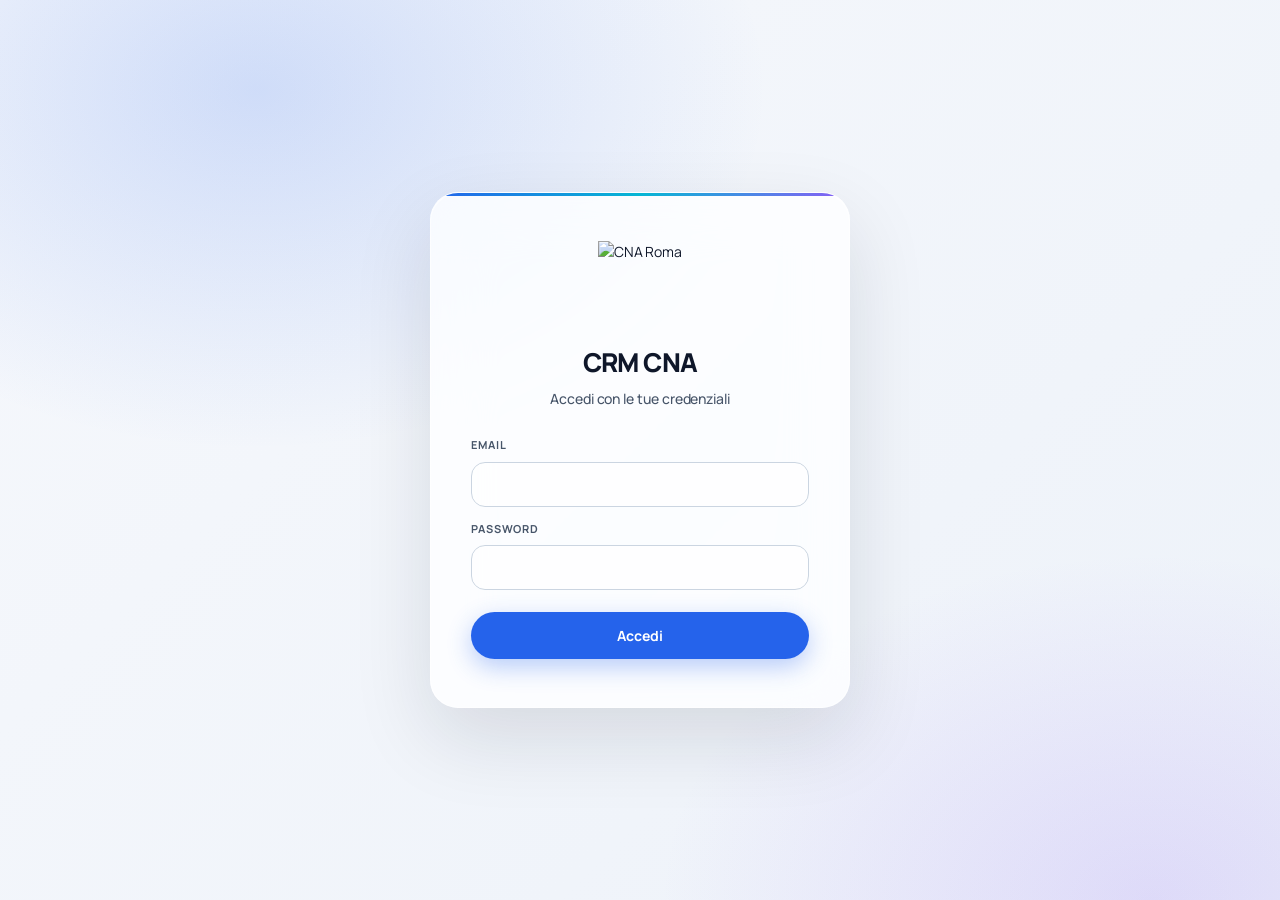
==== index.html @ 84bf9c97 "🚀 CRM CNA COMPLETO - Architettura corretta con tutte le funzionalità" ====
<!DOCTYPE html>
<html lang="it">
<head>
  <meta charset="UTF-8">
  <meta name="viewport" content="width=device-width, initial-scale=1.0">
  <title>CRM CNA - Login</title>
  <link rel="stylesheet" href="css/main.css">
</head>
<body>
  <div id="login-page">
    <div class="login-card">
      <div class="login-logo">
        <img src="https://www.cnaroma.it/wp-content/uploads/2024/01/logo-cna-roma.png" alt="CNA Roma">
      </div>
      <h2 class="login-title">CRM CNA</h2>
      <p class="login-sub">Accedi con le tue credenziali</p>

      <div id="login-error" class="login-error"></div>

      <form id="login-form">
        <div class="form-group">
          <label>Email</label>
          <input type="text" id="email" class="form-input" required>
        </div>
        <div class="form-group">
          <label>Password</label>
          <input type="password" id="password" class="form-input" required>
        </div>
        <button type="submit" class="btn-login" id="btn-login">Accedi</button>
      </form>
    </div>
  </div>

  <script src="js/config.js"></script>
  <script src="js/api.js"></script>
  <script src="js/auth.js"></script>
  <script>
    if (Auth.isAuthenticated()) {
      window.location.href = 'dashboard.html';
    }

    document.getElementById('login-form').addEventListener('submit', async (e) => {
      e.preventDefault();
      
      const errorEl = document.getElementById('login-error');
      const btn = document.getElementById('btn-login');
      const email = document.getElementById('email').value.trim();
      const password = document.getElementById('password').value;

      errorEl.style.display = 'none';
      btn.disabled = true;
      btn.textContent = 'Accesso in corso...';

      try {
        await Auth.login(email, password);
        window.location.href = 'dashboard.html';
      } catch (error) {
        errorEl.textContent = error.message;
        errorEl.style.display = 'block';
        btn.disabled = false;
        btn.textContent = 'Accedi';
      }
    });
  </script>
</body>
</html>
---- css/main.css ----
/* ══════════════════════════════════════════════════════════════
   CNA ROMA DASHBOARD — v98 "Luminous Workspace"
   Aesthetic: frosted glass, soft shadows, pill shapes,
              luminous canvas, agile & frictionless.
   Drop-in replacement for main.css — no HTML changes required.
══════════════════════════════════════════════════════════════ */
@import url('https://fonts.googleapis.com/css2?family=Manrope:wght@400;500;600;700;800&family=Inter:wght@400;500;600;700&display=swap');

:root{
  /* ── Brand ─────────────────────────────────────── */
  --primary:#2563EB;
  --primary-dark:#1D4ED8;
  --primary-light:#3B82F6;
  --primary-glow:rgba(37,99,235,.18);

  /* Accent secondari (usati per categorie/badge) */
  --accent:#EC4899;
  --accent-dark:#DB2777;
  --accent-light:#F472B6;
  --success:#10B981;
  --success-light:#34D399;
  --warning:#F59E0B;
  --warning-light:#FBBF24;
  --danger:#EF4444;
  --danger-light:#F87171;
  --info:#06B6D4;
  --info-light:#22D3EE;
  --purple:#8B5CF6;
  --purple-light:#A78BFA;
  --orange:#F97316;
  --orange-light:#FB923C;

  /* ── Canvas (slate-based, frosted) ─────────────── */
  --bg:#F6F8FC;            /* slate-100 */
  --bg2:#EDF2F9;           /* slate-200 */
  --surface:#FFFFFF;
  --surface2:#F8FAFC;      /* slate-50 */
  --surface3:#F1F5F9;
  --surface-glass:rgba(255,255,255,.72);

  /* ── Borders / strokes ─────────────────────────── */
  --border:rgba(226,232,240,.9);     /* slate-200 */
  --border-strong:#CBD5E1;           /* slate-300 */
  --border-soft:rgba(15,23,42,.06);

  /* ── Text (slate ramp) ─────────────────────────── */
  --text:#0F172A;                    /* slate-900 */
  --text-secondary:#475569;          /* slate-600 */
  --text-tertiary:#94A3B8;           /* slate-400 */
  --text-hint:#CBD5E1;               /* slate-300 */

  /* ── Typography ────────────────────────────────── */
  --font-display:'Manrope', -apple-system, BlinkMacSystemFont, 'Segoe UI', sans-serif;
  --font-body:'Manrope', -apple-system, BlinkMacSystemFont, 'Segoe UI', sans-serif;
  --font-mono:'SF Mono', 'JetBrains Mono', Menlo, Consolas, monospace;

  /* ── Shadows soft & dimensional ────────────────── */
  --shadow-xs:0 1px 2px rgba(15,23,42,.04);
  --shadow-sm:0 2px 8px rgba(15,23,42,.04);
  --shadow-md:0 8px 24px rgba(15,23,42,.06);
  --shadow-lg:0 16px 40px rgba(15,23,42,.08);
  --shadow-xl:0 24px 60px rgba(15,23,42,.12);
  --shadow-color:0 8px 24px rgba(37,99,235,.22);
  --shadow-glass:0 1px 3px rgba(15,23,42,.02), 0 8px 30px rgba(15,23,42,.04);
  --shadow-pill:0 2px 12px rgba(15,23,42,.04);

  /* ── Gradients (più sobri) ─────────────────────── */
  --grad-primary:linear-gradient(135deg,#2563EB 0%,#3B82F6 100%);
  --grad-accent:linear-gradient(135deg,#EC4899 0%,#F472B6 100%);
  --grad-success:linear-gradient(135deg,#10B981 0%,#34D399 100%);
  --grad-warning:linear-gradient(135deg,#F59E0B 0%,#FBBF24 100%);
  --grad-info:linear-gradient(135deg,#06B6D4 0%,#22D3EE 100%);
  --grad-purple:linear-gradient(135deg,#8B5CF6 0%,#A78BFA 100%);
  --grad-orange:linear-gradient(135deg,#F97316 0%,#FB923C 100%);
  --grad-rainbow:linear-gradient(135deg,#2563EB 0%,#06B6D4 50%,#8B5CF6 100%);
  --grad-ocean:linear-gradient(135deg,#2563EB 0%,#1D4ED8 100%);

  /* ── Spacing & radius (più rotondo) ────────────── */
  --radius-sm:10px;
  --radius-md:14px;
  --radius-lg:20px;
  --radius-xl:24px;
  --radius-2xl:28px;
  --radius-pill:999px;
  --space-xs:4px;--space-sm:8px;--space-md:16px;--space-lg:24px;--space-xl:32px;--space-2xl:48px;

  /* Header */
  --header-h:72px;

  /* Transitions */
  --transition:all .25s cubic-bezier(0.4,0,0.2,1);
  --transition-slow:all .4s cubic-bezier(0.4,0,0.2,1);
}

/* ── Dark Mode ─────────────────────────────────── */
body.dark-mode{
  --bg:#0B1220;
  --bg2:#0F172A;
  --surface:#111A2E;
  --surface2:#162038;
  --surface3:#1E2A45;
  --surface-glass:rgba(17,26,46,.72);
  --border:rgba(51,65,85,.6);
  --border-strong:#334155;
  --border-soft:rgba(255,255,255,.05);
  --text:#F8FAFC;
  --text-secondary:#CBD5E1;
  --text-tertiary:#94A3B8;
  --text-hint:#475569;
  --shadow-glass:0 1px 3px rgba(0,0,0,.4),0 8px 30px rgba(0,0,0,.3);
}
body.dark-mode header{background:linear-gradient(135deg,#0B1220 0%,#0F172A 100%);}

/* ── Alias retro-compatibili (per non rompere markup esistente) ─ */
:root{
  --blue:var(--primary);
  --blue-dim:var(--primary-dark);
  --blue-glow:var(--primary-glow);
  --accent2:var(--info);
  --accent3:var(--purple);
  --green:var(--success);
  --red:var(--danger);
  --text-sub:var(--text-secondary);
  --text-dim:var(--text-tertiary);
  --white:#ffffff;
  --grad-blue:var(--grad-primary);
  --grad-head:var(--grad-primary);
  --grad-kpi1:var(--grad-primary);
  --grad-kpi2:var(--grad-orange);
  --grad-kpi3:var(--grad-success);
  --grad-kpi4:var(--grad-accent);
  --grad-sunset:linear-gradient(135deg,#F97316 0%,#EC4899 100%);
  --shadow-glow:var(--shadow-md);
  --radius:var(--radius-lg);
  --radius-xs:var(--radius-sm);
  --font:var(--font-body);
  --border2:var(--border-strong);
  --gray-100:var(--border);
  --gray-400:var(--text-tertiary);
}

/* ════════════ RESET ════════════ */
*{box-sizing:border-box;margin:0;padding:0;}
html{color-scheme:light;}
body.dark-mode{color-scheme:dark;}
body{
  font-family:var(--font-body);
  background:var(--bg);
  color:var(--text);
  min-height:100vh;
  font-size:14px;
  line-height:1.5;
  letter-spacing:-0.005em;
  -webkit-font-smoothing:antialiased;
  -moz-osx-font-smoothing:grayscale;
}
/* Soft luminous background blobs */
body::before{
  content:'';position:fixed;inset:0;pointer-events:none;z-index:0;
  background:
    radial-gradient(ellipse 70% 50% at 8% 0%, rgba(37,99,235,.10) 0%, transparent 60%),
    radial-gradient(ellipse 60% 50% at 100% 100%, rgba(139,92,246,.07) 0%, transparent 60%),
    radial-gradient(ellipse 50% 40% at 50% 50%, rgba(6,182,212,.04) 0%, transparent 60%);
}
#app,#login-page{position:relative;z-index:1;}
h1,h2,h3,h4,h5,h6{font-family:var(--font-display);font-weight:700;letter-spacing:-0.02em;}

/* ════════════ LOADING ════════════ */
#loading-overlay{
  position:fixed;inset:0;background:rgba(241,245,249,.7);z-index:9000;
  display:none;flex-direction:column;align-items:center;justify-content:center;gap:14px;
  backdrop-filter:blur(12px);-webkit-backdrop-filter:blur(12px);
}
.spinner{width:40px;height:40px;border:3px solid rgba(37,99,235,.12);border-top-color:var(--primary);border-radius:50%;animation:spin .65s linear infinite;}
@keyframes spin{to{transform:rotate(360deg);}}
.loading-msg{font-size:11px;font-weight:700;color:var(--text-secondary);letter-spacing:.08em;text-transform:uppercase;}

/* ════════════ LOGIN ════════════ */
#login-page{
  display:flex;min-height:100vh;align-items:center;justify-content:center;padding:20px;
  background:
    radial-gradient(ellipse 80% 80% at 20% 10%, rgba(37,99,235,.18) 0%, transparent 50%),
    radial-gradient(ellipse 70% 70% at 90% 100%, rgba(139,92,246,.16) 0%, transparent 55%),
    linear-gradient(135deg,#F6F8FC 0%,#EDF2F9 100%);
  position:relative;overflow:hidden;
}
.login-card{
  background:rgba(255,255,255,.78);
  backdrop-filter:blur(28px) saturate(180%);
  -webkit-backdrop-filter:blur(28px) saturate(180%);
  border-radius:var(--radius-2xl);
  padding:48px 40px;width:100%;max-width:420px;
  box-shadow:0 30px 80px rgba(15,23,42,.12), 0 1px 0 rgba(255,255,255,.8) inset;
  border:1px solid rgba(255,255,255,.6);
  position:relative;z-index:1;overflow:hidden;
}
.login-card::before{content:'';position:absolute;top:0;left:0;right:0;height:3px;background:var(--grad-rainbow);}
.login-logo{text-align:center;margin-bottom:24px;display:flex;justify-content:center;align-items:center;}
.login-logo img{height:78px;width:auto;}
.login-title{
  font-family:var(--font-display);font-size:26px;font-weight:800;text-align:center;
  margin-bottom:6px;color:var(--text);letter-spacing:-0.025em;
}
.login-sub{font-size:14px;color:var(--text-secondary);text-align:center;margin-bottom:28px;font-weight:500;}
.form-group{margin-bottom:14px;}
.form-group label{display:block;font-size:11px;font-weight:700;color:var(--text-secondary);text-transform:uppercase;letter-spacing:.08em;margin-bottom:8px;}
.form-input{
  width:100%;padding:12px 16px;border:1.5px solid var(--border-strong);
  border-radius:var(--radius-md);font-family:var(--font-body);font-size:14px;font-weight:500;
  color:var(--text);background:rgba(255,255,255,.6);outline:none;transition:var(--transition);
}
.form-input:focus{border-color:var(--primary);background:#fff;box-shadow:0 0 0 4px var(--primary-glow);}
.form-input::placeholder{color:var(--text-hint);}
.login-error{color:var(--danger);font-size:13px;margin-bottom:12px;background:rgba(239,68,68,.08);border:1px solid rgba(239,68,68,.22);padding:10px 14px;border-radius:var(--radius-sm);display:none;font-weight:500;}
.btn-login{
  width:100%;padding:14px;background:var(--primary);color:#fff;border:none;
  border-radius:var(--radius-pill);font-family:var(--font-body);font-size:14px;font-weight:700;
  cursor:pointer;transition:var(--transition);margin-top:8px;
  box-shadow:0 8px 24px rgba(37,99,235,.32);letter-spacing:.01em;
}
.btn-login:hover{background:var(--primary-dark);transform:translateY(-1px);box-shadow:0 14px 32px rgba(37,99,235,.4);}
.btn-login:disabled{opacity:.55;transform:none;cursor:not-allowed;}

/* ════════════ APP ════════════ */
#app{display:none;}

/* ════════════ HEADER (frosted glass, light) ════════════ */
header{
  background:rgba(255,255,255,.72);
  backdrop-filter:blur(20px) saturate(180%);
  -webkit-backdrop-filter:blur(20px) saturate(180%);
  padding:0 32px;height:var(--header-h);
  display:flex;align-items:center;justify-content:space-between;
  position:sticky;top:0;z-index:200;
  border-bottom:1px solid rgba(255,255,255,.5);
  box-shadow:0 1px 3px rgba(15,23,42,.04), 0 8px 24px rgba(15,23,42,.03);
}
body.dark-mode header{
  background:rgba(17,26,46,.7);
  border-bottom:1px solid rgba(255,255,255,.06);
}
.header-left{display:flex;align-items:center;gap:18px;flex-shrink:0;}
.logo-img{height:42px;width:auto;object-fit:contain;flex-shrink:0;}
.logo-fallback{display:none;background:var(--primary);color:#fff;font-weight:800;font-size:13px;padding:6px 12px;border-radius:var(--radius-sm);flex-shrink:0;letter-spacing:.02em;}
.header-title{
  font-size:17px;font-weight:600;letter-spacing:-0.015em;
  white-space:nowrap;color:var(--text);font-family:var(--font-display);
  padding-left:18px;border-left:1px solid var(--border);
}
.header-right-wrap{display:flex;align-items:center;gap:8px;flex-shrink:0;}
.header-divider{width:1px;height:24px;background:var(--border);flex-shrink:0;margin:0 4px;}

/* User chip — pill */
.user-chip{
  display:flex;align-items:center;gap:8px;padding:5px 14px 5px 5px;
  background:rgba(255,255,255,.6);border:1px solid var(--border);
  border-radius:var(--radius-pill);font-size:13px;font-weight:600;color:var(--text);
  white-space:nowrap;box-shadow:var(--shadow-pill);transition:var(--transition);
}
.user-chip:hover{background:#fff;border-color:var(--border-strong);transform:translateY(-1px);box-shadow:var(--shadow-md);}
body.dark-mode .user-chip{background:rgba(30,42,69,.6);}
.user-dot{width:7px;height:7px;border-radius:50%;background:var(--success);flex-shrink:0;box-shadow:0 0 8px var(--success);}

/* ── HAMBURGER ── */
.hamburger{
  display:none;flex-direction:column;justify-content:center;gap:5px;
  width:38px;height:38px;padding:8px;
  background:rgba(255,255,255,.7);border:1px solid var(--border);
  border-radius:var(--radius-md);cursor:pointer;flex-shrink:0;
}
.hamburger span{display:block;height:2px;background:var(--text);border-radius:2px;transition:all .2s;}
.hamburger.open span:nth-child(1){transform:translateY(7px) rotate(45deg);}
.hamburger.open span:nth-child(2){opacity:0;}
.hamburger.open span:nth-child(3){transform:translateY(-7px) rotate(-45deg);}

/* ── MOBILE DRAWER ── */
.mobile-drawer{
  display:none;position:fixed;top:var(--header-h);left:0;right:0;
  background:rgba(255,255,255,.92);backdrop-filter:blur(20px);-webkit-backdrop-filter:blur(20px);
  border-bottom:1px solid var(--border);z-index:199;
  box-shadow:var(--shadow-lg);padding:16px;flex-direction:column;gap:8px;
  animation:slideDown .2s ease;
}
@keyframes slideDown{from{opacity:0;transform:translateY(-8px);}to{opacity:1;transform:translateY(0);}}
.mobile-drawer.open{display:flex;}
.mobile-drawer .btn{width:100%;justify-content:flex-start;}

/* ════════════ BUTTONS ════════════ */
.btn{
  display:inline-flex;align-items:center;gap:7px;
  padding:9px 18px;border-radius:var(--radius-pill);
  font-family:var(--font-body);font-size:13px;font-weight:600;
  cursor:pointer;border:1px solid transparent;transition:var(--transition);
  white-space:nowrap;letter-spacing:.005em;line-height:1;
}
.btn-primary{
  background:var(--primary);color:#fff;
  box-shadow:0 4px 14px rgba(37,99,235,.28);
}
.btn-primary:hover{background:var(--primary-dark);transform:translateY(-1px);box-shadow:0 8px 20px rgba(37,99,235,.36);}
.btn-primary:active{transform:translateY(0);}

.btn-secondary{
  background:rgba(255,255,255,.85);color:var(--text);
  border:1px solid var(--border-strong);box-shadow:var(--shadow-pill);
}
.btn-secondary:hover{background:#fff;border-color:var(--text-tertiary);transform:translateY(-1px);box-shadow:var(--shadow-md);}
body.dark-mode .btn-secondary{background:rgba(30,42,69,.7);color:var(--text);}

.btn-danger{
  background:var(--danger);color:#fff;
  box-shadow:0 4px 14px rgba(239,68,68,.28);
}
.btn-danger:hover{background:#DC2626;transform:translateY(-1px);box-shadow:0 8px 20px rgba(239,68,68,.36);}

.btn-admin{
  background:rgba(139,92,246,.08);color:var(--purple);
  border:1px solid rgba(139,92,246,.25);
}
.btn-admin:hover{background:rgba(139,92,246,.14);border-color:var(--purple);}

.btn-logout{background:rgba(255,255,255,.7);color:var(--text-secondary);border:1px solid var(--border);}
.btn-logout:hover{background:#fff;color:var(--text);border-color:var(--border-strong);}

.btn-info{background:rgba(255,255,255,.7);color:var(--text-secondary);border:1px solid var(--border);}
.btn-info:hover{background:#fff;color:var(--primary);}

/* In header tutti i bottoni mantengono stile light/glass */
header .btn{box-shadow:var(--shadow-pill);}

/* ════════════ TABS ════════════ */
.tabs-bar{
  background:rgba(255,255,255,.6);
  backdrop-filter:blur(20px) saturate(180%);
  -webkit-backdrop-filter:blur(20px) saturate(180%);
  border-bottom:1px solid var(--border);
  padding:10px 32px;display:flex;gap:4px;overflow-x:auto;scrollbar-width:none;
  position:sticky;top:var(--header-h);z-index:100;
}
body.dark-mode .tabs-bar{background:rgba(17,26,46,.6);}
.tabs-bar::-webkit-scrollbar{display:none;}
.tab-btn{
  padding:10px 20px;font-family:var(--font-body);font-size:13px;font-weight:600;
  color:var(--text-secondary);background:transparent;border:none;
  border-radius:var(--radius-pill);cursor:pointer;white-space:nowrap;
  transition:var(--transition);display:inline-flex;align-items:center;gap:8px;
  letter-spacing:0;text-transform:none;position:relative;
}
.tab-btn:hover{color:var(--primary);background:rgba(37,99,235,.06);}
.tab-btn.active{
  color:var(--primary);background:#fff;
  box-shadow:0 2px 8px rgba(15,23,42,.06), 0 0 0 1px var(--border);
  font-weight:700;
}
body.dark-mode .tab-btn.active{background:var(--surface);}

/* ════════════ UPLOAD ════════════ */
#upload-zone{display:none;flex-direction:column;align-items:center;justify-content:center;min-height:calc(100vh - var(--header-h));padding:40px 20px;}
.upload-card{
  background:rgba(255,255,255,.7);backdrop-filter:blur(20px);-webkit-backdrop-filter:blur(20px);
  border:2px dashed var(--primary);border-radius:var(--radius-xl);
  padding:56px;text-align:center;max-width:480px;width:100%;
  transition:var(--transition);box-shadow:var(--shadow-glass);
}
.upload-card:hover,.upload-card.drag-over{
  border-color:var(--primary-dark);background:rgba(37,99,235,.04);
  box-shadow:var(--shadow-lg);transform:translateY(-4px);
}
.upload-icon{
  width:72px;height:72px;background:var(--grad-primary);border:none;border-radius:var(--radius-lg);
  display:flex;align-items:center;justify-content:center;margin:0 auto 20px;
  box-shadow:0 12px 30px rgba(37,99,235,.32);color:#fff;
}
.upload-title{font-family:var(--font-display);font-size:20px;font-weight:800;margin-bottom:8px;color:var(--text);letter-spacing:-0.02em;}
.upload-sub{font-size:14px;color:var(--text-secondary);margin-bottom:24px;line-height:1.6;}

/* ════════════ MAIN CONTENT ════════════ */
.page{display:none;padding:32px;max-width:1600px;margin:0 auto;}
.page.active{display:block;}

/* ════════════ FILTERS BAR ════════════ */
.filters-bar{
  background:rgba(255,255,255,.7);
  backdrop-filter:blur(16px);-webkit-backdrop-filter:blur(16px);
  border-radius:var(--radius-xl);padding:18px 22px;margin-bottom:24px;
  border:1px solid var(--border);display:flex;flex-wrap:wrap;gap:14px;align-items:flex-end;
  box-shadow:var(--shadow-glass);
}
body.dark-mode .filters-bar{background:rgba(17,26,46,.6);}
.filter-group{display:flex;flex-direction:column;gap:6px;flex:1;min-width:140px;max-width:240px;}
.filter-group label{font-size:11px;font-weight:700;color:var(--text-secondary);text-transform:uppercase;letter-spacing:.08em;}

select{
  font-family:var(--font-body);font-size:13px;font-weight:600;color:var(--text);
  background:#fff;border:1px solid var(--border-strong);
  border-radius:var(--radius-pill);padding:9px 16px;cursor:pointer;appearance:none;
  background-image:url("data:image/svg+xml,%3Csvg xmlns='http://www.w3.org/2000/svg' width='10' height='10' viewBox='0 0 24 24' fill='none' stroke='%2394A3B8' stroke-width='2.5'%3E%3Cpolyline points='6 9 12 15 18 9'%3E%3C/polyline%3E%3C/svg%3E");
  background-repeat:no-repeat;background-position:right 14px center;padding-right:34px;
  outline:none;transition:var(--transition);
  box-shadow:var(--shadow-pill);
}
select:hover{border-color:var(--text-tertiary);}
select:focus{border-color:var(--primary);box-shadow:0 0 0 3px var(--primary-glow);}
body.dark-mode select{background:var(--surface);color:var(--text);}

.filter-actions{display:flex;gap:8px;align-items:flex-end;margin-left:auto;}

/* ════════════ KPI CARDS ════════════ */
.kpi-strip{display:grid;grid-template-columns:repeat(4,1fr);gap:20px;margin-bottom:32px;}
.kpi-card{
  background:#fff;border-radius:var(--radius-2xl);padding:26px 28px;
  border:1px solid var(--border);position:relative;overflow:hidden;
  transition:var(--transition);box-shadow:var(--shadow-glass);
  display:flex;flex-direction:column;gap:18px;
  min-height:170px;
}
body.dark-mode .kpi-card{background:var(--surface);}
.kpi-card:hover{transform:translateY(-3px);box-shadow:var(--shadow-lg);}
/* sottile linea colorata in alto */
.kpi-card::before{
  content:'';position:absolute;top:0;left:0;right:0;height:3px;opacity:.85;
}
.kpi-card.c1::before{background:var(--primary);}
.kpi-card.c2::before{background:var(--orange);}
.kpi-card.c3::before{background:var(--success);}
.kpi-card.c4::before{background:var(--accent);}
/* glow d'angolo molto soft */
.kpi-card::after{
  content:'';position:absolute;top:-30px;right:-30px;width:120px;height:120px;border-radius:50%;
  opacity:.12;pointer-events:none;
}
.kpi-card.c1::after{background:radial-gradient(circle,var(--primary),transparent 70%);}
.kpi-card.c2::after{background:radial-gradient(circle,var(--orange),transparent 70%);}
.kpi-card.c3::after{background:radial-gradient(circle,var(--success),transparent 70%);}
.kpi-card.c4::after{background:radial-gradient(circle,var(--accent),transparent 70%);}

.kpi-label{
  font-size:13px;font-weight:600;color:var(--text-secondary);
  letter-spacing:.005em;text-transform:none;margin-bottom:0;
}
.kpi-value{
  font-family:var(--font-display);font-size:38px;font-weight:800;line-height:1;
  font-variant-numeric:tabular-nums;letter-spacing:-0.035em;color:var(--text);
  /* niente più gradient text: più leggibile e moderno */
  background:none;-webkit-text-fill-color:initial;background-clip:initial;-webkit-background-clip:initial;
}
.kpi-sub{
  font-size:12px;color:var(--text-tertiary);margin-top:auto;
  padding-top:14px;border-top:1px solid var(--border);font-weight:500;
}
.kpi-delta{
  display:inline-flex;align-items:center;padding:4px 10px;border-radius:var(--radius-pill);
  font-size:11px;font-weight:700;letter-spacing:.01em;width:fit-content;
}
.kpi-delta.pos{background:rgba(16,185,129,.12);color:#047857;}
.kpi-delta.neg{background:rgba(239,68,68,.12);color:#B91C1C;}
.kpi-delta.neu{background:var(--surface3);color:var(--text-secondary);}

/* ════════════ SECTION TITLE ════════════ */
.section-title{
  font-family:var(--font-display);font-size:18px;font-weight:800;
  margin-bottom:18px;display:flex;align-items:center;gap:10px;
  letter-spacing:-0.02em;text-transform:none;color:var(--text);
}
.section-dot{width:8px;height:8px;border-radius:50%;flex-shrink:0;background:var(--primary);box-shadow:0 0 12px var(--primary-glow);}
.data-info{
  display:flex;align-items:center;gap:10px;font-size:13px;color:var(--text-secondary);
  margin-bottom:20px;flex-wrap:wrap;
}
.info-chip{
  background:rgba(37,99,235,.1);color:var(--primary);border:1px solid rgba(37,99,235,.2);
  padding:5px 14px;border-radius:var(--radius-pill);font-weight:700;font-size:12px;
}

/* ════════════ REPORT CARDS ════════════ */
.reports-grid{display:grid;grid-template-columns:repeat(2,1fr);gap:20px;}
.report-card{
  background:#fff;border-radius:var(--radius-xl);border:1px solid var(--border);
  overflow:hidden;transition:var(--transition);box-shadow:var(--shadow-glass);
}
body.dark-mode .report-card{background:var(--surface);}
.report-card:hover{transform:translateY(-2px);box-shadow:var(--shadow-md);}
.report-card.full{grid-column:1/-1;}
.report-header{
  padding:18px 22px;display:flex;align-items:center;justify-content:space-between;
  border-bottom:1px solid var(--border);background:transparent;
}
.report-title{
  font-family:var(--font-display);font-size:14px;font-weight:700;text-transform:none;
  letter-spacing:-0.01em;display:flex;align-items:center;gap:8px;color:var(--text);
}
.report-badge{
  font-size:11px;font-weight:700;padding:4px 12px;border-radius:var(--radius-pill);
  letter-spacing:.01em;background:var(--surface3);color:var(--text-secondary);
}
.chart-wrap{padding:20px 22px;height:240px;}
.table-wrap{overflow-x:auto;-webkit-overflow-scrolling:touch;}

/* ════════════ TABLES ════════════ */
table{width:100%;border-collapse:collapse;font-size:13px;}
thead tr{background:var(--surface2);}
body.dark-mode thead tr{background:var(--surface3);}
th{
  padding:14px 18px;text-align:left;font-size:11px;font-weight:700;
  color:var(--text-secondary);text-transform:uppercase;letter-spacing:.07em;
  white-space:nowrap;cursor:pointer;user-select:none;
  border-bottom:1px solid var(--border);transition:var(--transition);
}
th:hover{color:var(--primary);background:rgba(37,99,235,.04);}
th.sort-asc::after{content:' ↑';color:var(--primary);}
th.sort-desc::after{content:' ↓';color:var(--primary);}
th:not(:first-child){text-align:right;}
td{padding:13px 18px;border-bottom:1px solid var(--border);font-variant-numeric:tabular-nums;color:var(--text);}
td:not(:first-child){text-align:right;font-size:13px;color:var(--text-secondary);}
tbody tr:last-child td{border-bottom:none;}
tbody tr{transition:background-color .15s;}
tbody tr:hover td{background:rgba(37,99,235,.035);}
tfoot tr td{
  font-weight:800;font-size:13px;border-top:2px solid var(--primary);
  background:var(--surface2);padding:13px 18px;color:var(--text);
}
.r-tiporete .report-badge{background:rgba(37,99,235,.12);color:var(--primary);}
.r-promotore .report-badge{background:rgba(249,115,22,.12);color:var(--orange);}
.r-acuradi .report-badge{background:rgba(139,92,246,.12);color:var(--purple);}

/* ── GROWTH ── */
.grow-pos{color:var(--success);font-weight:700;}
.grow-neg{color:var(--danger);font-weight:700;}
.grow-zero{color:var(--text-tertiary);font-weight:600;}
.pct-bar-wrap{display:flex;align-items:center;gap:6px;}
.pct-bar{height:5px;border-radius:3px;background:var(--primary);min-width:2px;opacity:.7;}

/* ════════════ ADMIN TABS ════════════ */
.admin-tabs{
  display:flex;gap:4px;border-bottom:1px solid var(--border);
  margin-bottom:24px;overflow-x:auto;scrollbar-width:none;padding-bottom:12px;
}
.admin-tab{
  display:inline-flex;align-items:center;gap:8px;padding:10px 18px;
  font-family:var(--font-body);font-size:13px;font-weight:600;
  color:var(--text-secondary);background:transparent;border:none;
  border-radius:var(--radius-pill);cursor:pointer;white-space:nowrap;
  transition:var(--transition);text-transform:none;letter-spacing:0;
}
.admin-tab:hover{color:var(--primary);background:rgba(37,99,235,.06);}
.admin-tab.active{color:#fff;background:var(--primary);box-shadow:0 4px 14px rgba(37,99,235,.28);font-weight:700;}
.atab-content{display:none;}
.atab-content.active{display:block;}

/* ════════════ LOG TABLE ════════════ */
.log-esito-ok{
  display:inline-flex;align-items:center;gap:3px;padding:3px 10px;
  border-radius:var(--radius-pill);font-size:11px;font-weight:700;
  background:rgba(16,185,129,.12);color:#047857;
}
.log-esito-fail{
  display:inline-flex;align-items:center;gap:3px;padding:3px 10px;
  border-radius:var(--radius-pill);font-size:11px;font-weight:700;
  background:rgba(239,68,68,.12);color:#B91C1C;
}
.log-kpi{background:var(--surface2);border:1px solid var(--border);border-radius:var(--radius-md);padding:14px 16px;}
.log-kpi-val{font-size:22px;font-weight:800;font-variant-numeric:tabular-nums;color:var(--primary);letter-spacing:-0.025em;}
.log-kpi-lbl{font-size:11px;font-weight:700;color:var(--text-tertiary);text-transform:uppercase;letter-spacing:.08em;margin-top:3px;}

/* ════════════ USERS TABLE ACTIONS ════════════ */
.user-actions{display:flex;gap:5px;flex-wrap:wrap;justify-content:flex-end;}

/* ════════════ PROMOTORE CARDS ════════════ */
.promo-cards-grid,#promo-cards-grid{
  display:grid;grid-template-columns:repeat(auto-fill,minmax(420px,1fr));gap:20px;margin-bottom:24px;
}
.promo-card{
  background:#fff;border-radius:var(--radius-xl);border:1px solid var(--border);
  overflow:hidden;box-shadow:var(--shadow-glass);transition:var(--transition);
}
body.dark-mode .promo-card{background:var(--surface);}
.promo-card:hover{transform:translateY(-2px);box-shadow:var(--shadow-md);}
.promo-card-header{padding:14px 18px;display:flex;align-items:center;justify-content:space-between;border-bottom:1px solid var(--border);}
.promo-card-name{font-size:13px;font-weight:700;color:var(--text);letter-spacing:-0.01em;}
.promo-card-total{
  font-size:11px;font-weight:700;color:var(--primary);
  background:rgba(37,99,235,.1);border:1px solid rgba(37,99,235,.2);
  padding:4px 12px;border-radius:var(--radius-pill);
}
.promo-card-kpi{display:grid;grid-template-columns:repeat(3,1fr);gap:0;border-bottom:1px solid var(--border);}
.promo-kpi{padding:10px 12px;text-align:right;border-right:1px solid var(--border);}
.promo-kpi:last-child{border-right:none;}
.promo-kpi-label{font-size:9px;font-weight:700;color:var(--text-tertiary);text-transform:uppercase;letter-spacing:.06em;margin-bottom:4px;text-align:right;}
.promo-kpi-value{font-size:14px;font-weight:800;color:var(--text);font-variant-numeric:tabular-nums;text-align:right;letter-spacing:-0.02em;}
.promo-anni-table{width:100%;border-collapse:collapse;font-size:12px;}
.promo-anni-table th{padding:7px 12px;text-align:right;font-size:9px;font-weight:700;color:var(--text-secondary);text-transform:uppercase;background:var(--surface2);letter-spacing:.05em;}
.promo-anni-table th:not(:first-child){text-align:right;}
.promo-anni-table td{padding:8px 12px;border-top:1px solid var(--border);font-variant-numeric:tabular-nums;color:var(--text);text-align:right;}
.promo-anni-table td:first-child{text-align:right;}
.promo-anni-table td:not(:first-child){text-align:right;color:var(--text-secondary);}
.promo-anni-table tr:hover td{background:rgba(37,99,235,.035);}
.delta-pos{color:var(--success);font-weight:700;}
.delta-neg{color:var(--danger);font-weight:700;}
.delta-na{color:var(--text-tertiary);}
.promo-spark{padding:8px 12px 14px;}

/* ════════════ TREND TABLE ════════════ */
.trend-table-wrap{overflow-x:auto;-webkit-overflow-scrolling:touch;}
.trend-table{min-width:600px;}
.trend-table th,.trend-table td{white-space:nowrap;}

/* ════════════ ADMIN PANEL ════════════ */
#admin-panel{display:none;padding:32px;max-width:1600px;margin:0 auto;}
.admin-header{display:flex;align-items:center;justify-content:space-between;margin-bottom:28px;flex-wrap:wrap;gap:10px;}
.admin-header h2{
  font-size:24px;font-weight:800;letter-spacing:-0.025em;color:var(--text);
  font-family:var(--font-display);
}
.admin-grid{display:grid;grid-template-columns:1fr 1fr;gap:20px;}
.admin-card{
  background:#fff;border-radius:var(--radius-xl);border:1px solid var(--border);
  overflow:hidden;box-shadow:var(--shadow-glass);transition:var(--transition);
}
body.dark-mode .admin-card{background:var(--surface);}
.admin-card:hover{box-shadow:var(--shadow-md);}
.admin-card-header{
  padding:18px 22px;border-bottom:1px solid var(--border);
  font-family:var(--font-display);font-size:14px;font-weight:700;
  text-transform:none;letter-spacing:-0.01em;display:flex;align-items:center;gap:10px;color:var(--text);
}
.admin-card-body{padding:22px;}
.form-row{display:grid;grid-template-columns:1fr 1fr;gap:14px;}
.fgs{display:flex;flex-direction:column;gap:6px;margin-bottom:14px;}
.fgs label{font-size:11px;font-weight:700;color:var(--text-secondary);text-transform:uppercase;letter-spacing:.07em;}
.fgs input{
  width:100%;padding:10px 16px;border:1.5px solid var(--border-strong);
  border-radius:var(--radius-md);font-family:var(--font-body);font-size:13px;
  color:var(--text);background:#fff;outline:none;transition:var(--transition);
}
body.dark-mode .fgs input{background:var(--surface2);}
.fgs input::placeholder{color:var(--text-hint);}
.fgs input:focus{border-color:var(--primary);box-shadow:0 0 0 3px var(--primary-glow);}
.form-err{color:var(--danger);font-size:12px;margin-top:3px;display:none;}

.users-table{width:100%;border-collapse:collapse;font-size:13px;}
.users-table th{padding:14px 16px;text-align:left;font-size:11px;font-weight:700;color:var(--text-secondary);text-transform:uppercase;letter-spacing:.07em;border-bottom:1px solid var(--border);}
.users-table td{padding:14px 16px;border-bottom:1px solid var(--border);vertical-align:middle;color:var(--text);}
.users-table tr:last-child td{border-bottom:none;}
.users-table tr{transition:background-color .15s;}
.users-table tr:hover td{background:rgba(37,99,235,.035);}

.badge{display:inline-flex;align-items:center;padding:4px 12px;border-radius:var(--radius-pill);font-size:11px;font-weight:700;letter-spacing:.01em;}
.badge-admin{background:var(--primary);color:#fff;}
.badge-user{background:var(--surface3);color:var(--text-secondary);}
.badge-on{background:rgba(16,185,129,.12);color:#047857;}
.badge-off{background:rgba(239,68,68,.12);color:#B91C1C;}
.btn-sm{padding:6px 12px;font-size:11px;border-radius:var(--radius-pill);}

/* ════════════ TOAST ════════════ */
#toast{
  position:fixed;bottom:28px;right:28px;
  background:rgba(255,255,255,.95);backdrop-filter:blur(20px);-webkit-backdrop-filter:blur(20px);
  color:var(--text);border:1px solid var(--border);
  padding:12px 18px;border-radius:var(--radius-md);
  font-size:13px;font-weight:600;
  opacity:0;transform:translateY(10px);transition:all .25s;
  z-index:9999;pointer-events:none;max-width:320px;
  box-shadow:var(--shadow-lg);
}
body.dark-mode #toast{background:rgba(17,26,46,.95);}
#toast.show{opacity:1;transform:translateY(0);}
#toast.success{background:rgba(16,185,129,.12);border-color:rgba(16,185,129,.3);color:#047857;}
#toast.error{background:rgba(239,68,68,.12);border-color:rgba(239,68,68,.3);color:#B91C1C;}

/* ════════════ MODAL (overrides usati nel JS) ════════════ */
#modal-pwd > div{
  border:1px solid var(--border) !important;color:var(--text) !important;
  box-shadow:var(--shadow-xl) !important;border-radius:var(--radius-xl) !important;
}
#modal-pwd > div span{color:var(--text) !important;}
#modal-pwd > div b{color:var(--text) !important;}

/* ════════════ ANAGRAFICHE TAB ════════════ */
.ana-filters-grid{
  display:grid;grid-template-columns:repeat(auto-fit,minmax(140px,1fr));
  column-gap:0;row-gap:0;margin-bottom:6px;
  border-radius:var(--radius-md);overflow:hidden;
  border:1px solid var(--border);box-shadow:var(--shadow-pill);background:#fff;
}
body.dark-mode .ana-filters-grid{background:var(--surface);}
.ana-filter-group{display:block;height:36px;line-height:36px;}
.ana-filter-group label{position:absolute;width:1px;height:1px;padding:0;margin:-1px;overflow:hidden;clip:rect(0,0,0,0);white-space:nowrap;border:0;}
.ana-filter-group input,.ana-filter-group select{
  font-family:var(--font-body);font-size:12px;font-weight:500;color:var(--text);
  background:transparent;border:none;border-right:1px solid var(--border);border-bottom:1px solid var(--border);
  border-radius:0;padding:0 14px;outline:none;transition:var(--transition);
  width:100%;height:36px;line-height:36px;display:block;box-sizing:border-box;margin:0;vertical-align:top;
  box-shadow:none;
}
.ana-filter-group input:focus,.ana-filter-group select:focus{
  background:rgba(37,99,235,.05);box-shadow:inset 0 0 0 2px var(--primary);
  z-index:2;position:relative;
}
.ana-filter-group input::placeholder{color:var(--text-secondary);font-weight:500;opacity:1;}
.ana-filter-group select:has(option[value=""]:checked){color:var(--text-secondary);font-weight:500;}
.ana-filter-group select{
  appearance:none;
  background-image:url("data:image/svg+xml,%3Csvg xmlns='http://www.w3.org/2000/svg' width='10' height='10' viewBox='0 0 24 24' fill='none' stroke='%2394A3B8' stroke-width='2.5'%3E%3Cpolyline points='6 9 12 15 18 9'%3E%3C/polyline%3E%3C/svg%3E");
  background-repeat:no-repeat;background-position:right 10px center;padding-right:26px;cursor:pointer;
}
.ana-filter-group select option{background:var(--surface);color:var(--text);}
.ana-actions{display:flex;gap:8px;flex-wrap:wrap;padding-top:14px;margin-top:10px;border-top:1px solid var(--border);}

/* Anagrafiche loading status */
.ana-loader{display:none;flex-direction:column;align-items:center;justify-content:center;padding:80px 20px;gap:22px;}
.ana-loader.active{display:flex;}
.ana-loader-title{font-family:var(--font-display);font-size:18px;font-weight:800;color:var(--primary);letter-spacing:-0.02em;}
.ana-loader-spinner{width:48px;height:48px;border:3px solid rgba(37,99,235,.12);border-top-color:var(--primary);border-radius:50%;animation:spin .65s linear infinite;}
.ana-loader-msg{font-size:13px;color:var(--text-secondary);min-height:18px;font-weight:500;}
.ana-progress-bar{width:100%;max-width:420px;height:8px;background:var(--surface3);border-radius:var(--radius-pill);overflow:hidden;}
.ana-progress-fill{height:100%;background:var(--grad-primary);width:0;transition:width .3s;box-shadow:0 0 12px rgba(37,99,235,.4);}
.ana-status-table{
  width:100%;max-width:420px;background:#fff;
  border:1px solid var(--border);border-radius:var(--radius-lg);overflow:hidden;
  box-shadow:var(--shadow-glass);
}
body.dark-mode .ana-status-table{background:var(--surface);}
.ana-status-row{display:flex;justify-content:space-between;align-items:center;padding:13px 18px;font-size:13px;border-bottom:1px solid var(--border);}
.ana-status-row:last-child{border-bottom:none;}
.ana-status-row .ana-sname{font-weight:600;color:var(--text-secondary);}
.ana-status-row .ana-sval{color:var(--text-tertiary);font-variant-numeric:tabular-nums;font-weight:500;}
.ana-status-row.loading .ana-sval{color:var(--warning);font-weight:700;}
.ana-status-row.done .ana-sval{color:var(--success);font-weight:700;}

/* Anagrafiche data panel */
.ana-data-card{
  background:#fff;border-radius:var(--radius-xl);border:1px solid var(--border);
  overflow:hidden;box-shadow:var(--shadow-glass);
}
body.dark-mode .ana-data-card{background:var(--surface);}
.ana-data-header{
  padding:18px 22px;display:flex;align-items:center;justify-content:space-between;
  border-bottom:1px solid var(--border);flex-wrap:wrap;gap:10px;
}
.ana-data-title{
  font-family:var(--font-display);font-size:14px;font-weight:700;
  text-transform:none;letter-spacing:-0.01em;color:var(--text);
  display:flex;align-items:center;gap:8px;
}
.ana-data-meta{display:flex;gap:10px;align-items:center;flex-wrap:wrap;}
.ana-sel-chip{
  font-size:11px;font-weight:700;padding:5px 14px;border-radius:var(--radius-pill);
  background:var(--accent);color:#fff;border:none;box-shadow:0 4px 12px rgba(236,72,153,.25);
}
.ana-table-wrap{max-height:600px;overflow:auto;-webkit-overflow-scrolling:touch;}
.ana-table{width:100%;border-collapse:collapse;font-size:12px;min-width:1800px;}
.ana-table thead{
  position:sticky;top:0;z-index:5;
  background:var(--surface2);
  box-shadow:0 1px 0 var(--border-strong);
}
body.dark-mode .ana-table thead{background:var(--surface3);}
.ana-table th{
  padding:14px;text-align:left;font-size:11px;font-weight:700;
  color:var(--text-secondary);text-transform:uppercase;letter-spacing:.07em;
  white-space:nowrap;border:none;cursor:default;background:transparent;
}
.ana-table th.col-check{width:40px;padding:14px 10px;text-align:center;}
.ana-table td{
  padding:12px 14px;border-bottom:1px solid var(--border);color:var(--text);
  white-space:nowrap;font-variant-numeric:tabular-nums;text-align:left;font-size:12px;
  transition:background-color .15s;
}
.ana-table td.col-check{text-align:center;padding:12px;}
.ana-table tbody tr{cursor:pointer;}
.ana-table tbody tr:nth-child(even) td{background:rgba(15,23,42,.015);}
.ana-table tbody tr:nth-child(odd) td{background:#fff;}
body.dark-mode .ana-table tbody tr:nth-child(odd) td{background:var(--surface);}
body.dark-mode .ana-table tbody tr:nth-child(even) td{background:var(--surface2);}
.ana-table tbody tr:hover td{background:rgba(37,99,235,.06)!important;}
.ana-table tbody tr.selected td{background:rgba(236,72,153,.06) !important;border-left:3px solid var(--accent);}
.ana-table input[type="checkbox"]{accent-color:var(--primary);cursor:pointer;width:16px;height:16px;}
.ana-empty{text-align:center;padding:60px 20px;color:var(--text-tertiary);font-size:14px;font-weight:500;}

/* ════════════ RESPONSIVE ════════════ */
@media(max-width:1024px){
  .kpi-strip{grid-template-columns:repeat(2,1fr);}
  .reports-grid{grid-template-columns:1fr;}
  .report-card.full{grid-column:1;}
  .admin-grid{grid-template-columns:1fr;}
  .promo-cards-grid,#promo-cards-grid{grid-template-columns:1fr;}
}
@media(max-width:768px){
  header{padding:0 16px;}
  .logo-img{height:38px;}
  .header-title{display:none;}
  .header-right-wrap .header-divider{display:none;}
  .header-right-wrap #admin-actions{display:none!important;}
  .header-right-wrap .user-chip .user-name{display:none;}
  .header-right-wrap #btn-logout{display:none;}
  .hamburger{display:flex;}
  .tabs-bar{padding:8px 12px;}
  .tab-btn{padding:8px 14px;font-size:12px;}
  .page,#admin-panel{padding:16px;}
  .filters-bar{gap:10px;padding:14px 16px;border-radius:var(--radius-lg);}
  .filter-group{min-width:120px;max-width:none;flex:1 1 calc(50% - 10px);}
  .filter-actions{width:100%;justify-content:flex-end;}
  .kpi-strip{grid-template-columns:repeat(2,1fr);gap:12px;}
  .kpi-card{padding:18px 18px;min-height:140px;}
  .kpi-value{font-size:26px;}
  .upload-card{padding:36px 22px;}
  #upload-zone{min-height:calc(100vh - var(--header-h));}
  .form-row{grid-template-columns:1fr;}
  .trend-table{min-width:500px;}
  .admin-header h2{font-size:20px;}
}
@media(max-width:480px){
  .kpi-strip{grid-template-columns:1fr 1fr;gap:10px;}
  .kpi-card{padding:14px;min-height:120px;border-radius:var(--radius-lg);}
  .kpi-value{font-size:22px;}
  table{font-size:12px;}
  th,td{padding:9px 12px;}
  .ana-filters-grid{grid-template-columns:1fr 1fr;}
  .btn{padding:8px 14px;font-size:12px;}
}
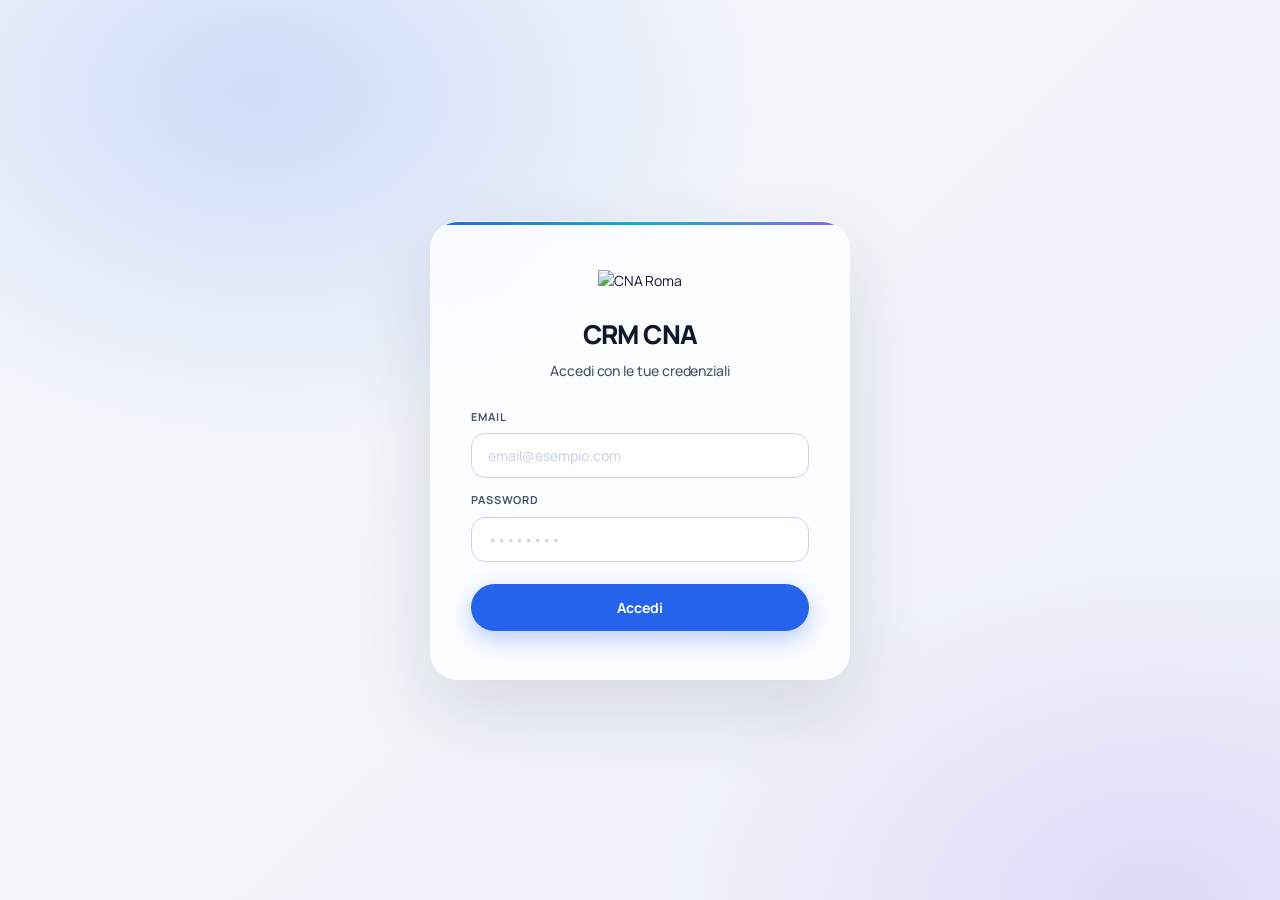
==== commit 8e7e7173: "🚀 CRM COMPLETO RICOSTRUITO - RLS fixato, tutto inline, pagine complete" ====
--- a/index.html
+++ b/index.html
@@ -7,60 +7,59 @@
   <link rel="stylesheet" href="css/main.css">
 </head>
 <body>
-  <div id="login-page">
-    <div class="login-card">
-      <div class="login-logo">
-        <img src="https://www.cnaroma.it/wp-content/uploads/2024/01/logo-cna-roma.png" alt="CNA Roma">
+<div id="login-page">
+  <div class="login-card">
+    <div class="login-logo">
+      <img src="https://www.cnaroma.it/wp-content/uploads/2024/01/logo-cna-roma.png" alt="CNA Roma" style="max-width:220px;height:auto">
+    </div>
+    <h2 class="login-title">CRM CNA</h2>
+    <p class="login-sub">Accedi con le tue credenziali</p>
+    <div id="err" class="login-error"></div>
+    <form id="form">
+      <div class="form-group">
+        <label>Email</label>
+        <input type="text" id="email" class="form-input" placeholder="email@esempio.com" autocomplete="username">
       </div>
-      <h2 class="login-title">CRM CNA</h2>
-      <p class="login-sub">Accedi con le tue credenziali</p>
+      <div class="form-group">
+        <label>Password</label>
+        <input type="password" id="pwd" class="form-input" placeholder="••••••••" autocomplete="current-password">
+      </div>
+      <button type="submit" class="btn-login" id="btn">Accedi</button>
+    </form>
+  </div>
+</div>
+<script src="js/crm.js"></script>
+<script>
+  // Se già loggato vai alla dashboard
+  if (Auth.get()) location.href = 'dashboard.html';
 
-      <div id="login-error" class="login-error"></div>
+  document.getElementById('form').addEventListener('submit', async function(e) {
+    e.preventDefault();
+    const err = document.getElementById('err');
+    const btn = document.getElementById('btn');
+    const email = document.getElementById('email').value.trim();
+    const pwd = document.getElementById('pwd').value;
 
-      <form id="login-form">
-        <div class="form-group">
-          <label>Email</label>
-          <input type="text" id="email" class="form-input" required>
-        </div>
-        <div class="form-group">
-          <label>Password</label>
-          <input type="password" id="password" class="form-input" required>
-        </div>
-        <button type="submit" class="btn-login" id="btn-login">Accedi</button>
-      </form>
-    </div>
-  </div>
-
-  <script src="js/config.js"></script>
-  <script src="js/api.js"></script>
-  <script src="js/auth.js"></script>
-  <script>
-    if (Auth.isAuthenticated()) {
-      window.location.href = 'dashboard.html';
+    if (!email || !pwd) {
+      err.textContent = 'Inserisci email e password';
+      err.style.display = 'block';
+      return;
     }
 
-    document.getElementById('login-form').addEventListener('submit', async (e) => {
-      e.preventDefault();
-      
-      const errorEl = document.getElementById('login-error');
-      const btn = document.getElementById('btn-login');
-      const email = document.getElementById('email').value.trim();
-      const password = document.getElementById('password').value;
+    err.style.display = 'none';
+    btn.disabled = true;
+    btn.textContent = 'Accesso in corso...';
 
-      errorEl.style.display = 'none';
-      btn.disabled = true;
-      btn.textContent = 'Accesso in corso...';
-
-      try {
-        await Auth.login(email, password);
-        window.location.href = 'dashboard.html';
-      } catch (error) {
-        errorEl.textContent = error.message;
-        errorEl.style.display = 'block';
-        btn.disabled = false;
-        btn.textContent = 'Accedi';
-      }
-    });
-  </script>
+    try {
+      await Auth.login(email, pwd);
+      location.href = 'dashboard.html';
+    } catch(ex) {
+      err.textContent = ex.message;
+      err.style.display = 'block';
+      btn.disabled = false;
+      btn.textContent = 'Accedi';
+    }
+  });
+</script>
 </body>
 </html>
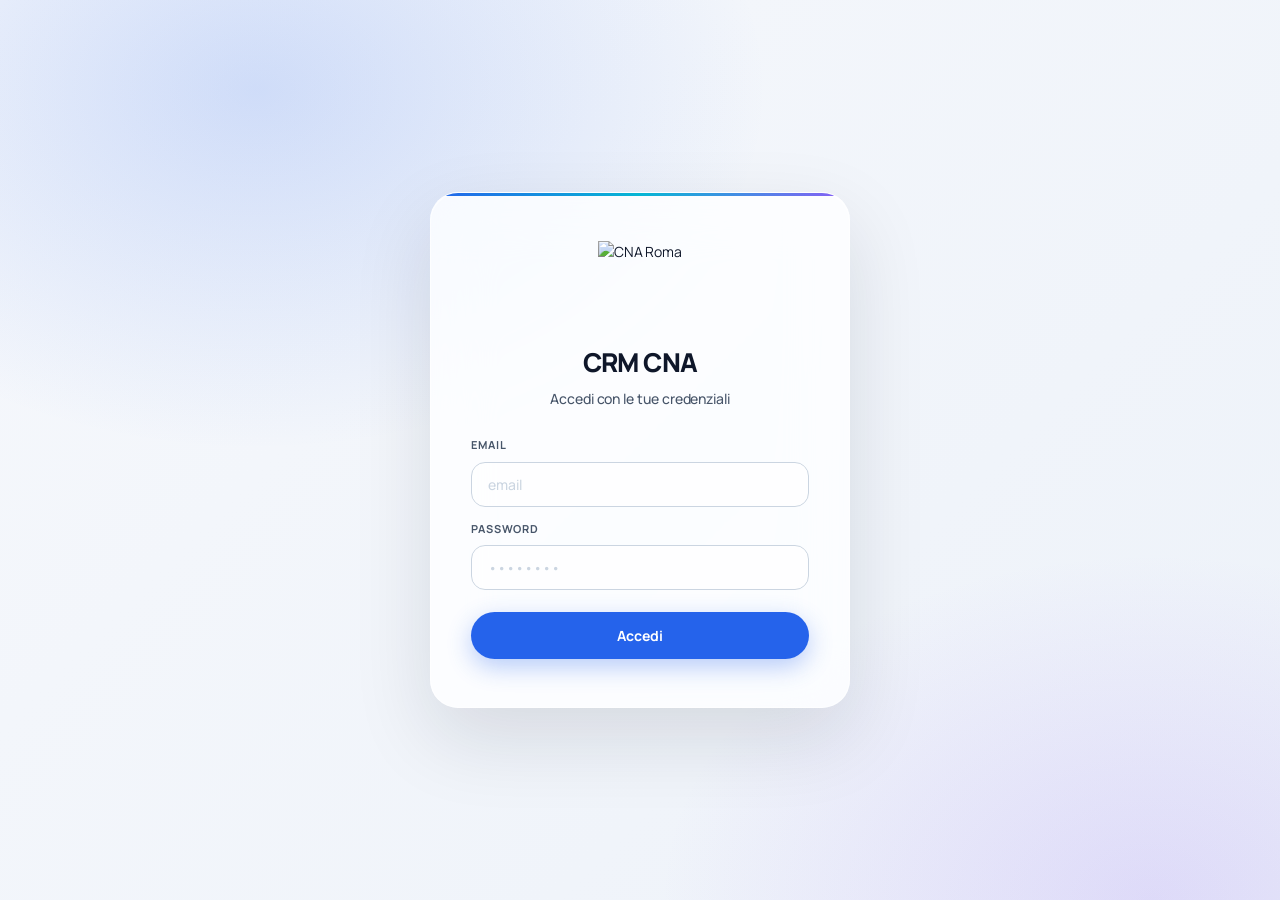
==== commit 933ea956: "🔥 REBUILD TOTALE: Ogni pagina self-contained, header corretto, zero dipendenze" ====
--- a/index.html
+++ b/index.html
@@ -10,15 +10,15 @@
 <div id="login-page">
   <div class="login-card">
     <div class="login-logo">
-      <img src="https://www.cnaroma.it/wp-content/uploads/2024/01/logo-cna-roma.png" alt="CNA Roma" style="max-width:220px;height:auto">
+      <img src="https://www.cnaroma.it/wp-content/uploads/2024/01/logo-cna-roma.png" alt="CNA Roma">
     </div>
     <h2 class="login-title">CRM CNA</h2>
     <p class="login-sub">Accedi con le tue credenziali</p>
     <div id="err" class="login-error"></div>
-    <form id="form">
+    <form id="frm" autocomplete="on">
       <div class="form-group">
         <label>Email</label>
-        <input type="text" id="email" class="form-input" placeholder="email@esempio.com" autocomplete="username">
+        <input type="text" id="email" class="form-input" placeholder="email" autocomplete="username">
       </div>
       <div class="form-group">
         <label>Password</label>
@@ -28,38 +28,45 @@
     </form>
   </div>
 </div>
-<script src="js/crm.js"></script>
 <script>
-  // Se già loggato vai alla dashboard
-  if (Auth.get()) location.href = 'dashboard.html';
+const URL = 'https://ohahuqlfzqckaevaffbt.supabase.co';
+const KEY = 'eyJhbGciOiJIUzI1NiIsInR5cCI6IkpXVCJ9.eyJpc3MiOiJzdXBhYmFzZSIsInJlZiI6Im9oYWh1cWxmenFja2FldmFmZmJ0Iiwicm9sZSI6ImFub24iLCJpYXQiOjE3NzQxODI4NzQsImV4cCI6MjA4OTc1ODg3NH0.MG1N3UUIfISDAi_ArFjxN6ZlHJfk5D77vSeE7qZr020';
 
-  document.getElementById('form').addEventListener('submit', async function(e) {
-    e.preventDefault();
-    const err = document.getElementById('err');
-    const btn = document.getElementById('btn');
-    const email = document.getElementById('email').value.trim();
-    const pwd = document.getElementById('pwd').value;
+if (localStorage.getItem('cna_crm')) location.href = 'dashboard.html';
 
-    if (!email || !pwd) {
-      err.textContent = 'Inserisci email e password';
-      err.style.display = 'block';
-      return;
-    }
+async function sha256(s) {
+  const b = await crypto.subtle.digest('SHA-256', new TextEncoder().encode(s));
+  return Array.from(new Uint8Array(b)).map(x=>x.toString(16).padStart(2,'0')).join('');
+}
 
-    err.style.display = 'none';
-    btn.disabled = true;
-    btn.textContent = 'Accesso in corso...';
-
-    try {
-      await Auth.login(email, pwd);
-      location.href = 'dashboard.html';
-    } catch(ex) {
-      err.textContent = ex.message;
-      err.style.display = 'block';
-      btn.disabled = false;
-      btn.textContent = 'Accedi';
-    }
-  });
+document.getElementById('frm').addEventListener('submit', async function(e) {
+  e.preventDefault();
+  const err = document.getElementById('err');
+  const btn = document.getElementById('btn');
+  const email = document.getElementById('email').value.trim();
+  const pwd = document.getElementById('pwd').value;
+  if (!email || !pwd) { err.textContent='Inserisci email e password'; err.style.display='block'; return; }
+  err.style.display = 'none';
+  btn.disabled = true;
+  btn.textContent = 'Accesso in corso...';
+  try {
+    const hash = await sha256(pwd);
+    const r = await fetch(URL+'/rest/v1/cna_users?email=eq.'+encodeURIComponent(email)+'&password_sha256=eq.'+hash+'&attivo=eq.true&select=id,nome,cognome,email,ruolo', {
+      headers: { 'apikey': KEY, 'Authorization': 'Bearer '+KEY }
+    });
+    if (!r.ok) throw new Error('Errore server');
+    const users = await r.json();
+    if (!users || !users.length) throw new Error('Credenziali non valide');
+    const u = users[0];
+    localStorage.setItem('cna_crm', JSON.stringify({id:u.id,nome:u.nome,cognome:u.cognome,email:u.email,ruolo:u.ruolo}));
+    location.href = 'dashboard.html';
+  } catch(ex) {
+    err.textContent = ex.message;
+    err.style.display = 'block';
+    btn.disabled = false;
+    btn.textContent = 'Accedi';
+  }
+});
 </script>
 </body>
 </html>
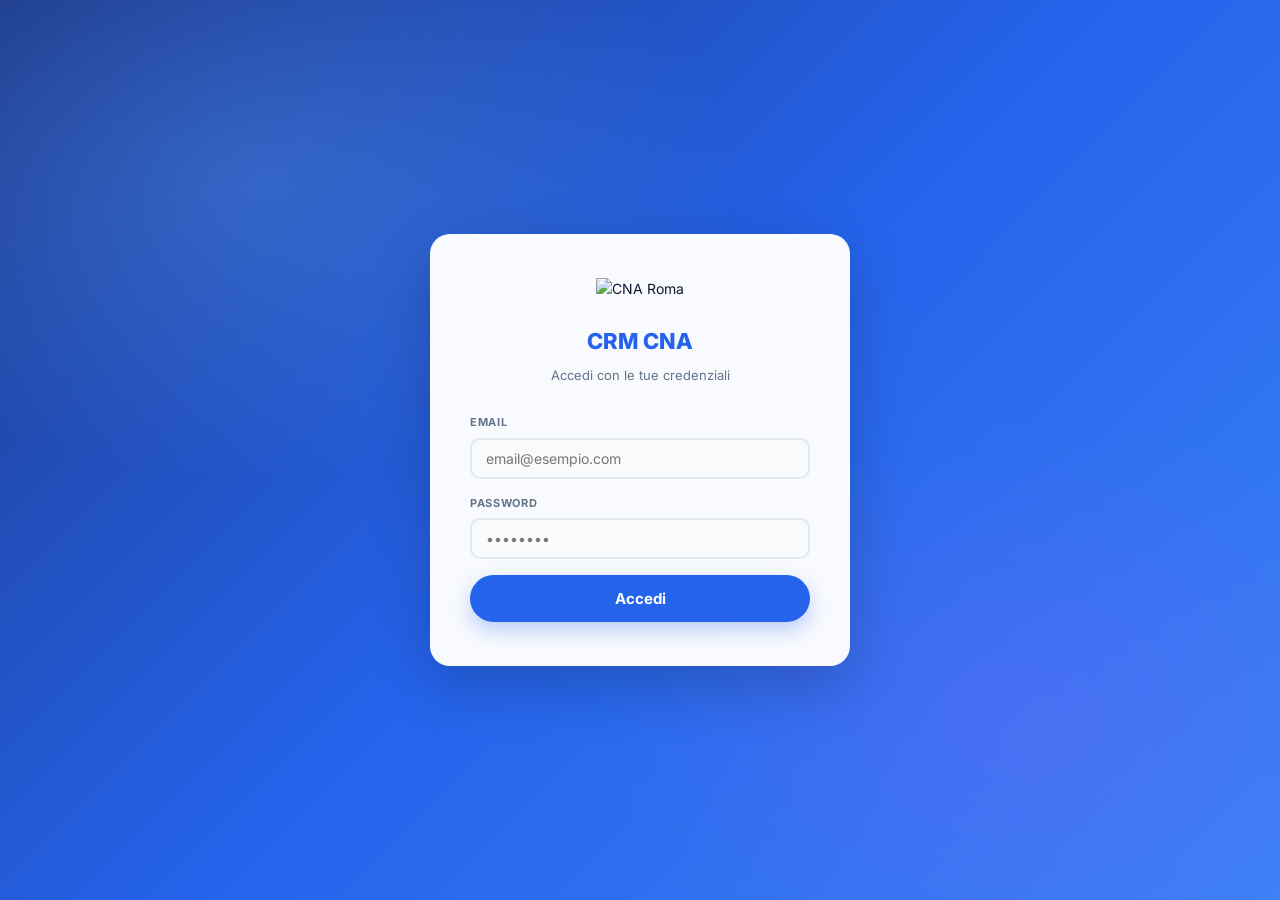
==== commit 03a519d8: "✅ CRM FINALE: crm.css unico, classi verificate in tutti gli HTML" ====
--- a/index.html
+++ b/index.html
@@ -1,10 +1,10 @@
 <!DOCTYPE html>
 <html lang="it">
 <head>
-  <meta charset="UTF-8">
-  <meta name="viewport" content="width=device-width, initial-scale=1.0">
-  <title>CRM CNA - Login</title>
-  <link rel="stylesheet" href="css/main.css">
+<meta charset="UTF-8">
+<meta name="viewport" content="width=device-width, initial-scale=1.0">
+<title>CRM CNA - Login</title>
+<link rel="stylesheet" href="css/crm.css">
 </head>
 <body>
 <div id="login-page">
@@ -15,57 +15,40 @@
     <h2 class="login-title">CRM CNA</h2>
     <p class="login-sub">Accedi con le tue credenziali</p>
     <div id="err" class="login-error"></div>
-    <form id="frm" autocomplete="on">
+    <form id="frm">
       <div class="form-group">
         <label>Email</label>
-        <input type="text" id="email" class="form-input" placeholder="email" autocomplete="username">
+        <input type="text" id="email" class="form-input" placeholder="email@esempio.com">
       </div>
       <div class="form-group">
         <label>Password</label>
-        <input type="password" id="pwd" class="form-input" placeholder="••••••••" autocomplete="current-password">
+        <input type="password" id="pwd" class="form-input" placeholder="••••••••">
       </div>
-      <button type="submit" class="btn-login" id="btn">Accedi</button>
+      <button type="submit" id="btn" class="btn-login">Accedi</button>
     </form>
   </div>
 </div>
 <script>
-const URL = 'https://ohahuqlfzqckaevaffbt.supabase.co';
-const KEY = 'eyJhbGciOiJIUzI1NiIsInR5cCI6IkpXVCJ9.eyJpc3MiOiJzdXBhYmFzZSIsInJlZiI6Im9oYWh1cWxmenFja2FldmFmZmJ0Iiwicm9sZSI6ImFub24iLCJpYXQiOjE3NzQxODI4NzQsImV4cCI6MjA4OTc1ODg3NH0.MG1N3UUIfISDAi_ArFjxN6ZlHJfk5D77vSeE7qZr020';
-
-if (localStorage.getItem('cna_crm')) location.href = 'dashboard.html';
-
-async function sha256(s) {
-  const b = await crypto.subtle.digest('SHA-256', new TextEncoder().encode(s));
-  return Array.from(new Uint8Array(b)).map(x=>x.toString(16).padStart(2,'0')).join('');
-}
-
-document.getElementById('frm').addEventListener('submit', async function(e) {
+const SB="https://ohahuqlfzqckaevaffbt.supabase.co";
+const SK="eyJhbGciOiJIUzI1NiIsInR5cCI6IkpXVCJ9.eyJpc3MiOiJzdXBhYmFzZSIsInJlZiI6Im9oYWh1cWxmenFja2FldmFmZmJ0Iiwicm9sZSI6ImFub24iLCJpYXQiOjE3NzQxODI4NzQsImV4cCI6MjA4OTc1ODg3NH0.MG1N3UUIfISDAi_ArFjxN6ZlHJfk5D77vSeE7qZr020";
+if(localStorage.getItem("cna_crm"))location.href="dashboard.html";
+async function sha256(s){const b=await crypto.subtle.digest("SHA-256",new TextEncoder().encode(s));return Array.from(new Uint8Array(b)).map(x=>x.toString(16).padStart(2,"0")).join("");}
+document.getElementById("frm").addEventListener("submit",async function(e){
   e.preventDefault();
-  const err = document.getElementById('err');
-  const btn = document.getElementById('btn');
-  const email = document.getElementById('email').value.trim();
-  const pwd = document.getElementById('pwd').value;
-  if (!email || !pwd) { err.textContent='Inserisci email e password'; err.style.display='block'; return; }
-  err.style.display = 'none';
-  btn.disabled = true;
-  btn.textContent = 'Accesso in corso...';
-  try {
-    const hash = await sha256(pwd);
-    const r = await fetch(URL+'/rest/v1/cna_users?email=eq.'+encodeURIComponent(email)+'&password_sha256=eq.'+hash+'&attivo=eq.true&select=id,nome,cognome,email,ruolo', {
-      headers: { 'apikey': KEY, 'Authorization': 'Bearer '+KEY }
-    });
-    if (!r.ok) throw new Error('Errore server');
-    const users = await r.json();
-    if (!users || !users.length) throw new Error('Credenziali non valide');
-    const u = users[0];
-    localStorage.setItem('cna_crm', JSON.stringify({id:u.id,nome:u.nome,cognome:u.cognome,email:u.email,ruolo:u.ruolo}));
-    location.href = 'dashboard.html';
-  } catch(ex) {
-    err.textContent = ex.message;
-    err.style.display = 'block';
-    btn.disabled = false;
-    btn.textContent = 'Accedi';
-  }
+  const err=document.getElementById("err"),btn=document.getElementById("btn");
+  const email=document.getElementById("email").value.trim();
+  const pwd=document.getElementById("pwd").value;
+  if(!email||!pwd){err.textContent="Inserisci email e password";err.style.display="block";return;}
+  err.style.display="none";btn.disabled=true;btn.textContent="Accesso in corso...";
+  try{
+    const hash=await sha256(pwd);
+    const r=await fetch(SB+"/rest/v1/cna_users?email=eq."+encodeURIComponent(email)+"&password_sha256=eq."+hash+"&attivo=eq.true&select=id,nome,cognome,email,ruolo",{headers:{"apikey":SK,"Authorization":"Bearer "+SK}});
+    if(!r.ok)throw new Error("Errore server");
+    const u=await r.json();
+    if(!u||!u.length)throw new Error("Credenziali non valide");
+    localStorage.setItem("cna_crm",JSON.stringify({id:u[0].id,nome:u[0].nome,cognome:u[0].cognome,email:u[0].email,ruolo:u[0].ruolo}));
+    location.href="dashboard.html";
+  }catch(ex){err.textContent=ex.message;err.style.display="block";btn.disabled=false;btn.textContent="Accedi";}
 });
 </script>
 </body>
--- a/css/crm.css
+++ b/css/crm.css
@@ -0,0 +1,505 @@
+/* ============================================
+   CRM CNA - CSS COMPLETO STANDALONE
+   Luminous Style coerente con Dashboard
+   ============================================ */
+
+@import url('https://fonts.googleapis.com/css2?family=Inter:wght@400;500;600;700;800&display=swap');
+
+/* ROOT VARIABLES */
+:root {
+  --primary: #2563EB;
+  --primary-dark: #1D4ED8;
+  --primary-glow: rgba(37,99,235,0.12);
+  --success: #10B981;
+  --warning: #F59E0B;
+  --danger: #EF4444;
+  --orange: #F97316;
+  --accent: #8B5CF6;
+  --bg: #F1F5F9;
+  --surface: #FFFFFF;
+  --surface2: #F8FAFC;
+  --border: #E2E8F0;
+  --border-strong: #CBD5E1;
+  --text: #0F172A;
+  --text-secondary: #64748B;
+  --text-tertiary: #94A3B8;
+  --shadow: 0 1px 3px rgba(0,0,0,0.08), 0 1px 2px rgba(0,0,0,0.04);
+  --shadow-md: 0 4px 12px rgba(0,0,0,0.08);
+  --shadow-lg: 0 10px 40px rgba(0,0,0,0.10);
+  --radius: 12px;
+  --radius-lg: 16px;
+  --radius-pill: 9999px;
+  --font: 'Inter', -apple-system, BlinkMacSystemFont, sans-serif;
+}
+
+/* RESET */
+*, *::before, *::after { margin: 0; padding: 0; box-sizing: border-box; }
+html { font-size: 14px; }
+body {
+  font-family: var(--font);
+  background: var(--bg);
+  color: var(--text);
+  line-height: 1.6;
+  min-height: 100vh;
+}
+
+/* ============ HEADER ============ */
+header {
+  background: var(--surface);
+  border-bottom: 1px solid var(--border);
+  padding: 0 24px;
+  height: 64px;
+  display: flex;
+  align-items: center;
+  justify-content: space-between;
+  position: sticky;
+  top: 0;
+  z-index: 100;
+  box-shadow: var(--shadow);
+}
+.header-left {
+  display: flex;
+  align-items: center;
+  gap: 16px;
+}
+.logo-img {
+  height: 40px;
+  width: auto;
+  object-fit: contain;
+}
+.header-title {
+  font-size: 18px;
+  font-weight: 800;
+  color: var(--primary);
+  letter-spacing: -0.02em;
+}
+.header-right-wrap {
+  display: flex;
+  align-items: center;
+  gap: 10px;
+}
+.user-chip {
+  display: flex;
+  align-items: center;
+  gap: 8px;
+  background: var(--surface2);
+  border: 1px solid var(--border);
+  border-radius: var(--radius-pill);
+  padding: 6px 14px;
+  font-size: 13px;
+  font-weight: 600;
+  color: var(--text);
+}
+.user-dot {
+  width: 8px;
+  height: 8px;
+  border-radius: 50%;
+  background: var(--success);
+  box-shadow: 0 0 6px var(--success);
+}
+
+/* ============ NAVIGATION TABS ============ */
+.tabs-bar {
+  background: var(--surface);
+  border-bottom: 1px solid var(--border);
+  padding: 0 24px;
+  display: flex;
+  gap: 4px;
+  overflow-x: auto;
+  scrollbar-width: none;
+}
+.tabs-bar::-webkit-scrollbar { display: none; }
+.tab-btn {
+  padding: 14px 18px;
+  font-size: 13px;
+  font-weight: 600;
+  color: var(--text-secondary);
+  border: none;
+  background: none;
+  cursor: pointer;
+  border-bottom: 2px solid transparent;
+  transition: all 0.2s;
+  white-space: nowrap;
+  font-family: var(--font);
+  display: inline-flex;
+  align-items: center;
+  gap: 6px;
+}
+.tab-btn:hover {
+  color: var(--primary);
+  background: var(--primary-glow);
+}
+.tab-btn.active {
+  color: var(--primary);
+  border-bottom-color: var(--primary);
+  background: var(--primary-glow);
+}
+
+/* ============ PAGE CONTENT ============ */
+.page {
+  display: none;
+  padding: 28px 24px;
+  max-width: 1400px;
+  margin: 0 auto;
+}
+.page.active { display: block; }
+
+/* ============ BUTTONS ============ */
+.btn {
+  display: inline-flex;
+  align-items: center;
+  gap: 6px;
+  padding: 8px 16px;
+  border-radius: var(--radius-pill);
+  font-size: 13px;
+  font-weight: 600;
+  cursor: pointer;
+  border: 1px solid transparent;
+  transition: all 0.2s;
+  font-family: var(--font);
+  white-space: nowrap;
+}
+.btn-primary { background: var(--primary); color: #fff; border-color: var(--primary); }
+.btn-primary:hover { background: var(--primary-dark); transform: translateY(-1px); box-shadow: 0 6px 16px rgba(37,99,235,0.35); }
+.btn-secondary { background: var(--surface); color: var(--text-secondary); border-color: var(--border); }
+.btn-secondary:hover { background: var(--surface2); color: var(--text); border-color: var(--border-strong); }
+.btn-danger { background: #FEE2E2; color: #991B1B; border-color: #FCA5A5; }
+.btn-danger:hover { background: var(--danger); color: #fff; }
+.btn-logout { background: var(--surface); color: var(--text-secondary); border: 1px solid var(--border); }
+.btn-logout:hover { background: var(--surface2); color: var(--text); }
+.btn:disabled { opacity: 0.5; cursor: not-allowed; transform: none !important; }
+
+/* ============ LOGIN ============ */
+#login-page {
+  min-height: 100vh;
+  background: radial-gradient(800px 500px at 20% 20%, rgba(96,165,250,0.3), transparent 60%),
+              radial-gradient(700px 500px at 80% 80%, rgba(139,92,246,0.25), transparent 60%),
+              linear-gradient(135deg, #1E3A8A 0%, #2563EB 50%, #3B82F6 100%);
+  display: flex;
+  align-items: center;
+  justify-content: center;
+  padding: 20px;
+}
+.login-card {
+  background: rgba(255,255,255,0.97);
+  border-radius: 20px;
+  padding: 44px 40px;
+  width: 100%;
+  max-width: 420px;
+  box-shadow: 0 20px 60px rgba(0,0,0,0.2);
+}
+.login-logo {
+  text-align: center;
+  margin-bottom: 24px;
+}
+.login-logo img {
+  height: 70px;
+  width: auto;
+}
+.login-title {
+  text-align: center;
+  font-size: 22px;
+  font-weight: 800;
+  color: var(--primary);
+  margin-bottom: 6px;
+}
+.login-sub {
+  text-align: center;
+  font-size: 13px;
+  color: var(--text-secondary);
+  margin-bottom: 28px;
+}
+.login-error {
+  background: #FEE2E2;
+  border: 1px solid #FCA5A5;
+  color: #991B1B;
+  padding: 10px 14px;
+  border-radius: 8px;
+  font-size: 13px;
+  margin-bottom: 16px;
+  display: none;
+}
+.btn-login {
+  width: 100%;
+  padding: 14px;
+  background: var(--primary);
+  color: #fff;
+  border: none;
+  border-radius: var(--radius-pill);
+  font-size: 15px;
+  font-weight: 700;
+  cursor: pointer;
+  font-family: var(--font);
+  transition: all 0.2s;
+  box-shadow: 0 8px 20px rgba(37,99,235,0.3);
+}
+.btn-login:hover { background: var(--primary-dark); transform: translateY(-1px); }
+.btn-login:disabled { opacity: 0.6; cursor: not-allowed; transform: none; }
+
+/* ============ FORM ============ */
+.form-group { margin-bottom: 16px; }
+.form-group label {
+  display: block;
+  font-size: 11px;
+  font-weight: 700;
+  color: var(--text-secondary);
+  text-transform: uppercase;
+  letter-spacing: 0.06em;
+  margin-bottom: 6px;
+}
+.form-input {
+  width: 100%;
+  padding: 10px 14px;
+  border: 2px solid var(--border);
+  border-radius: 10px;
+  font-size: 14px;
+  font-family: var(--font);
+  background: var(--surface2);
+  color: var(--text);
+  transition: all 0.2s;
+  appearance: none;
+  -webkit-appearance: none;
+}
+.form-input:focus {
+  outline: none;
+  border-color: var(--primary);
+  background: #fff;
+  box-shadow: 0 0 0 4px var(--primary-glow);
+}
+
+/* ============ FILTERS ============ */
+.filters-bar {
+  background: var(--surface);
+  border-radius: var(--radius-lg);
+  padding: 20px;
+  margin-bottom: 24px;
+  box-shadow: var(--shadow);
+  display: flex;
+  flex-wrap: wrap;
+  gap: 16px;
+  align-items: flex-end;
+}
+.filter-group {
+  display: flex;
+  flex-direction: column;
+  gap: 6px;
+  flex: 1;
+  min-width: 160px;
+  max-width: 260px;
+}
+.filter-group label {
+  font-size: 11px;
+  font-weight: 700;
+  color: var(--text-secondary);
+  text-transform: uppercase;
+  letter-spacing: 0.06em;
+}
+.filter-actions {
+  display: flex;
+  gap: 8px;
+  align-items: flex-end;
+  padding-bottom: 1px;
+}
+
+/* ============ KPI STRIP ============ */
+.kpi-strip {
+  display: grid;
+  grid-template-columns: repeat(4, 1fr);
+  gap: 20px;
+  margin-bottom: 24px;
+}
+.kpi-card {
+  background: var(--surface);
+  border-radius: var(--radius-lg);
+  padding: 24px;
+  box-shadow: var(--shadow);
+  position: relative;
+  overflow: hidden;
+  transition: transform 0.2s, box-shadow 0.2s;
+}
+.kpi-card:hover { transform: translateY(-2px); box-shadow: var(--shadow-lg); }
+.kpi-card::before {
+  content: '';
+  position: absolute;
+  top: 0; left: 0; right: 0;
+  height: 3px;
+  border-radius: 3px 3px 0 0;
+}
+.kpi-card::after {
+  content: '';
+  position: absolute;
+  bottom: -20px; right: -20px;
+  width: 80px; height: 80px;
+  border-radius: 50%;
+  opacity: 0.06;
+}
+.kpi-card.c1::before { background: var(--primary); }
+.kpi-card.c1::after  { background: var(--primary); }
+.kpi-card.c2::before { background: var(--orange); }
+.kpi-card.c2::after  { background: var(--orange); }
+.kpi-card.c3::before { background: var(--success); }
+.kpi-card.c3::after  { background: var(--success); }
+.kpi-card.c4::before { background: var(--accent); }
+.kpi-card.c4::after  { background: var(--accent); }
+.kpi-label {
+  font-size: 11px;
+  font-weight: 700;
+  text-transform: uppercase;
+  letter-spacing: 0.06em;
+  color: var(--text-secondary);
+  margin-bottom: 10px;
+}
+.kpi-value {
+  font-size: 32px;
+  font-weight: 800;
+  color: var(--text);
+  letter-spacing: -0.02em;
+  line-height: 1;
+}
+.kpi-sub {
+  font-size: 12px;
+  color: var(--text-tertiary);
+  margin-top: 6px;
+}
+
+/* ============ TABLE CARD ============ */
+.table-card {
+  background: var(--surface);
+  border-radius: var(--radius-lg);
+  box-shadow: var(--shadow);
+  margin-bottom: 24px;
+  overflow: hidden;
+}
+.table-card-header {
+  display: flex;
+  justify-content: space-between;
+  align-items: center;
+  padding: 20px 24px;
+  border-bottom: 1px solid var(--border);
+}
+.table-card-header h3 {
+  font-size: 15px;
+  font-weight: 700;
+  color: var(--text);
+}
+.table-card-header span {
+  font-size: 12px;
+  font-weight: 600;
+  color: var(--text-secondary);
+  background: var(--surface2);
+  border: 1px solid var(--border);
+  padding: 4px 12px;
+  border-radius: var(--radius-pill);
+}
+.table-wrap {
+  overflow-x: auto;
+  -webkit-overflow-scrolling: touch;
+}
+.data-table {
+  width: 100%;
+  border-collapse: collapse;
+  font-size: 13px;
+}
+.data-table thead th {
+  text-align: left;
+  padding: 12px 16px;
+  font-size: 11px;
+  font-weight: 700;
+  color: var(--text-secondary);
+  text-transform: uppercase;
+  letter-spacing: 0.06em;
+  background: var(--surface2);
+  border-bottom: 2px solid var(--border);
+  white-space: nowrap;
+}
+.data-table tbody td {
+  padding: 14px 16px;
+  border-bottom: 1px solid var(--border);
+  color: var(--text);
+  vertical-align: middle;
+}
+.data-table tbody tr:last-child td { border-bottom: none; }
+.data-table tbody tr:hover { background: var(--surface2); }
+
+/* ============ BADGE ============ */
+.badge {
+  display: inline-flex;
+  align-items: center;
+  padding: 3px 10px;
+  border-radius: var(--radius-pill);
+  font-size: 11px;
+  font-weight: 700;
+  white-space: nowrap;
+}
+.badge.success { background: #D1FAE5; color: #065F46; }
+.badge.warning { background: #FEF3C7; color: #92400E; }
+.badge.danger  { background: #FEE2E2; color: #991B1B; }
+.badge.info    { background: #DBEAFE; color: #1E40AF; }
+.badge.purple  { background: #EDE9FE; color: #5B21B6; }
+
+/* ============ UPLOAD CARD ============ */
+.upload-card {
+  background: var(--surface);
+  border: 2px dashed var(--border);
+  border-radius: var(--radius-lg);
+  padding: 24px;
+  margin-bottom: 24px;
+  transition: border-color 0.2s;
+}
+.upload-card:hover { border-color: var(--primary); }
+.upload-title {
+  font-size: 16px;
+  font-weight: 700;
+  color: var(--text);
+  margin-bottom: 16px;
+}
+
+/* ============ MODAL ============ */
+.modal-overlay {
+  display: none;
+  position: fixed;
+  inset: 0;
+  background: rgba(0,0,0,0.5);
+  z-index: 1000;
+  align-items: center;
+  justify-content: center;
+  padding: 20px;
+}
+.modal-overlay.open { display: flex; }
+.modal-box {
+  background: var(--surface);
+  border-radius: var(--radius-lg);
+  padding: 32px;
+  width: 100%;
+  max-width: 520px;
+  box-shadow: var(--shadow-lg);
+}
+.modal-title {
+  font-size: 18px;
+  font-weight: 700;
+  color: var(--text);
+  margin-bottom: 20px;
+}
+.modal-actions {
+  display: flex;
+  gap: 12px;
+  margin-top: 24px;
+}
+
+/* ============ RESPONSIVE ============ */
+@media (max-width: 768px) {
+  header { padding: 0 16px; }
+  .header-title { font-size: 16px; }
+  .page { padding: 16px; }
+  .kpi-strip { grid-template-columns: 1fr 1fr; gap: 12px; }
+  .kpi-value { font-size: 24px; }
+  .filters-bar { padding: 16px; gap: 12px; }
+  .filter-group { min-width: 100%; max-width: 100%; }
+  .tabs-bar { padding: 0 12px; }
+  .tab-btn { padding: 12px 12px; font-size: 12px; }
+  .table-card-header { flex-direction: column; gap: 8px; align-items: flex-start; }
+  .login-card { padding: 32px 24px; }
+}
+@media (max-width: 480px) {
+  .kpi-strip { grid-template-columns: 1fr; }
+}
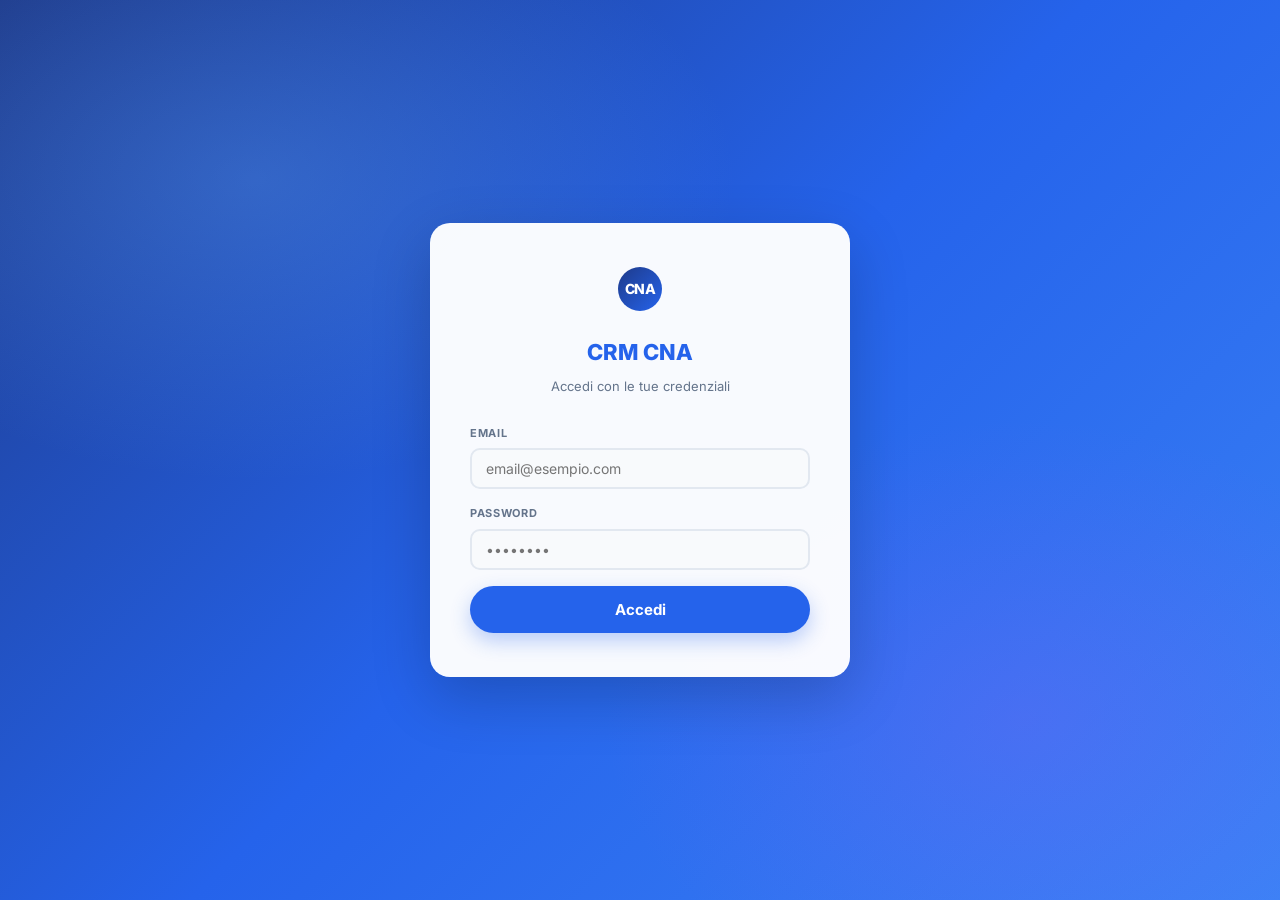
==== commit 8491fa95: "🔧 FIX: campi corretti contract_types(name/base_commission_pct), rimosso validato, logo CSS fallback" ====
--- a/index.html
+++ b/index.html
@@ -10,7 +10,7 @@
 <div id="login-page">
   <div class="login-card">
     <div class="login-logo">
-      <img src="https://www.cnaroma.it/wp-content/uploads/2024/01/logo-cna-roma.png" alt="CNA Roma">
+      <div class="logo-fallback" style="margin:0 auto 20px">CNA</div>
     </div>
     <h2 class="login-title">CRM CNA</h2>
     <p class="login-sub">Accedi con le tue credenziali</p>
--- a/css/crm.css
+++ b/css/crm.css
@@ -4,6 +4,22 @@
    ============================================ */
 
 @import url('https://fonts.googleapis.com/css2?family=Inter:wght@400;500;600;700;800&display=swap');
+
+/* LOGO FALLBACK */
+.logo-fallback {
+  width: 44px;
+  height: 44px;
+  background: linear-gradient(135deg, #1E3A8A, #2563EB);
+  border-radius: 50%;
+  display: flex;
+  align-items: center;
+  justify-content: center;
+  font-size: 14px;
+  font-weight: 800;
+  color: white;
+  letter-spacing: -0.5px;
+  flex-shrink: 0;
+}
 
 /* ROOT VARIABLES */
 :root {
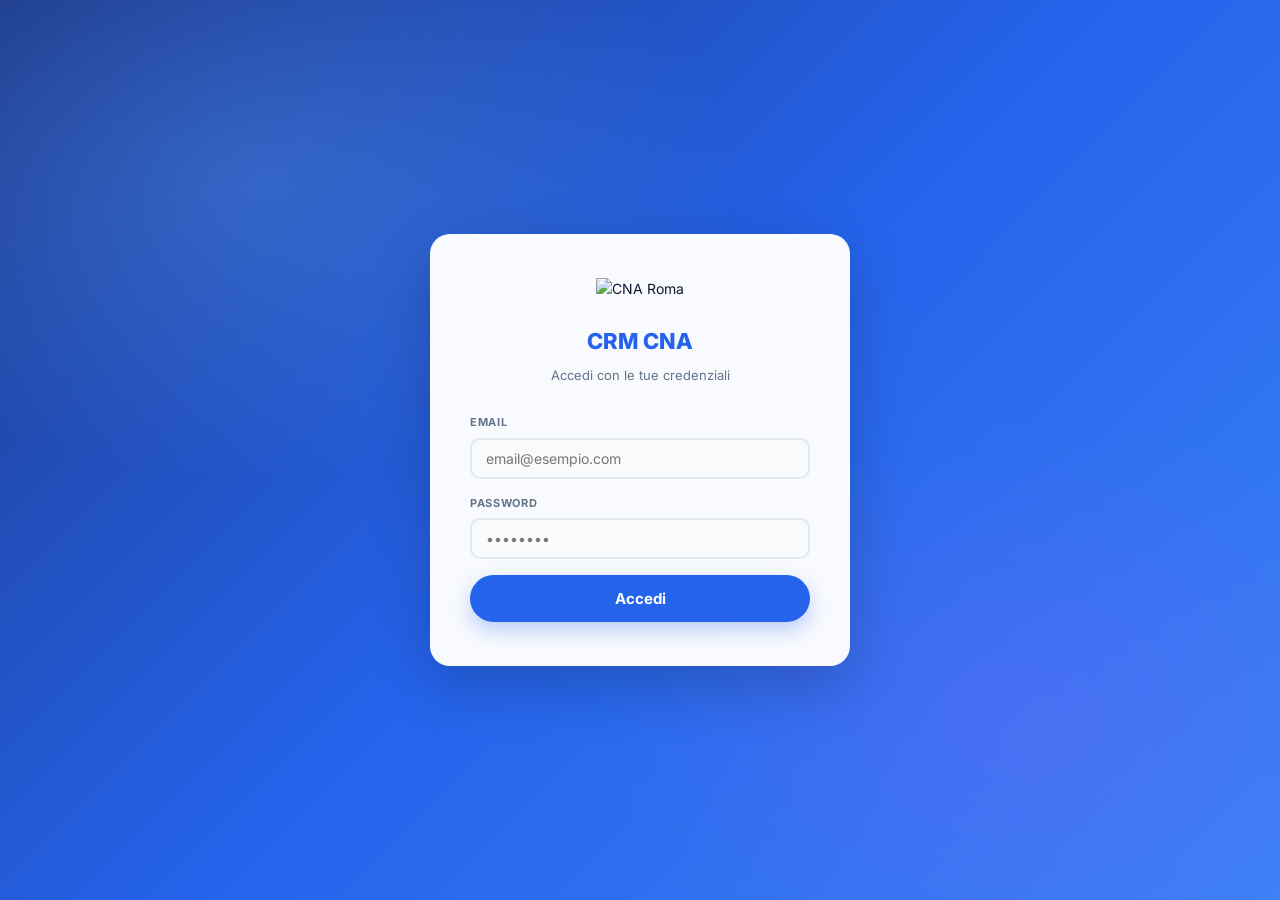
==== commit 98d9dc7e: "🎨 Logo CNA Roma permalink da cnaroma.it/sites/default/files/80-anni-logo.png" ====
--- a/index.html
+++ b/index.html
@@ -10,7 +10,7 @@
 <div id="login-page">
   <div class="login-card">
     <div class="login-logo">
-      <div class="logo-fallback" style="margin:0 auto 20px">CNA</div>
+      <img src="https://www.cnaroma.it/sites/default/files/80-anni-logo.png" alt="CNA Roma">
     </div>
     <h2 class="login-title">CRM CNA</h2>
     <p class="login-sub">Accedi con le tue credenziali</p>
